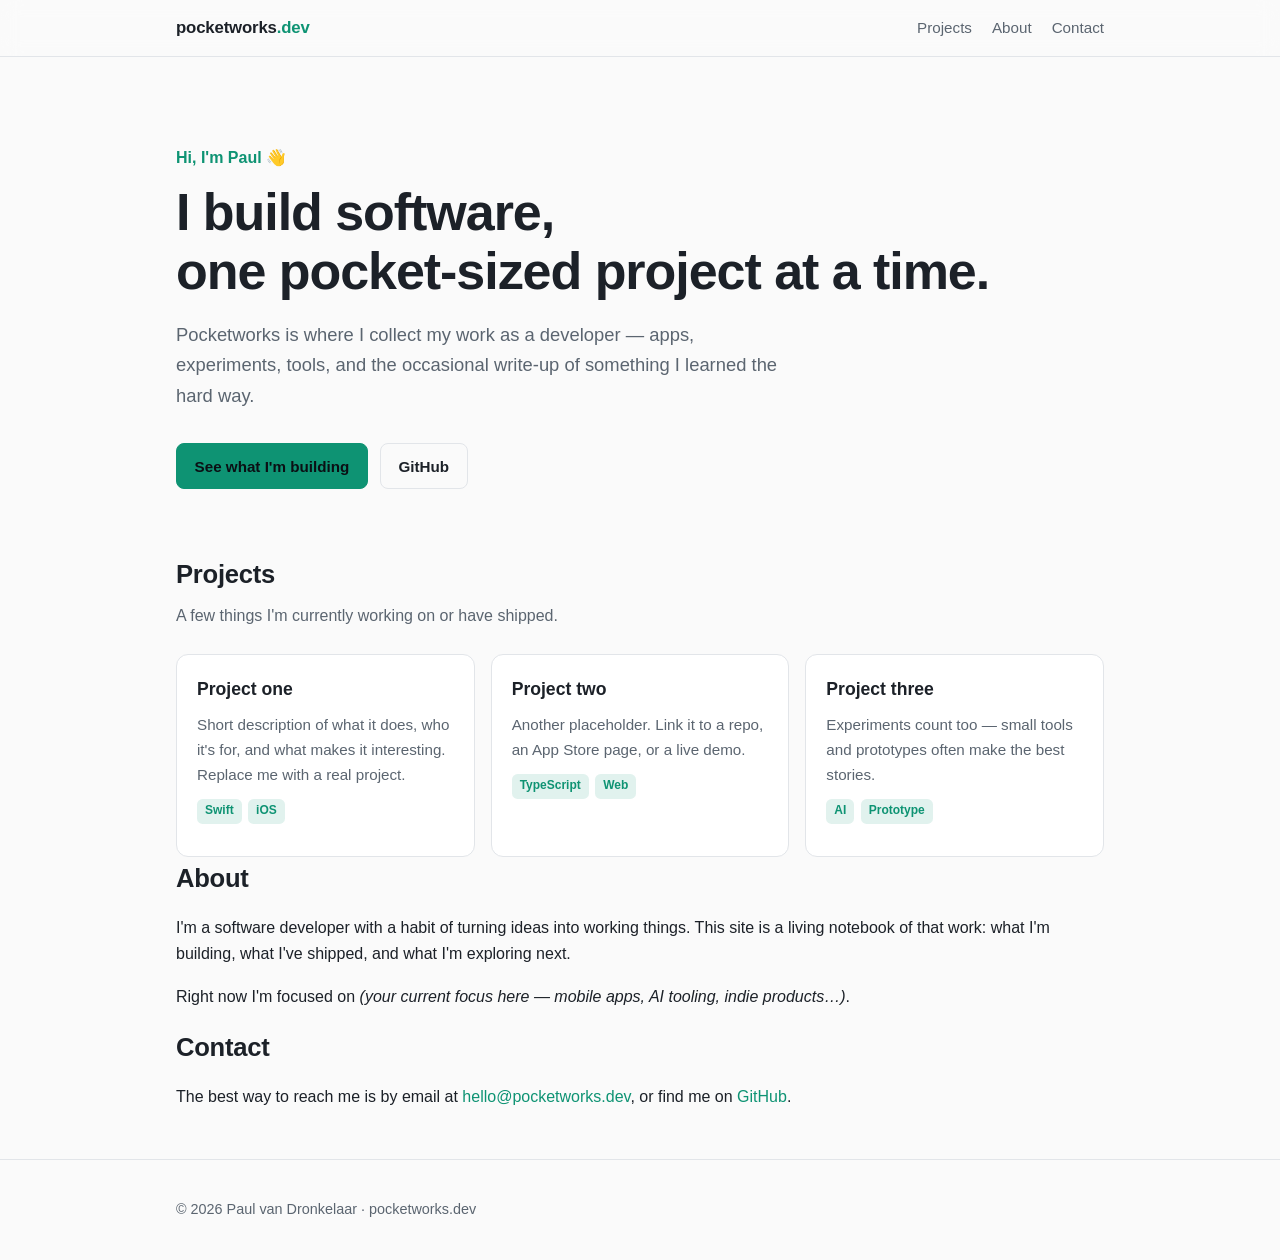
==== public/index.html @ 45978ae1 "Initial site: static HTML/CSS for pocketworks.dev Zero-build static site served from public/, with w" ====
<!doctype html>
<html lang="en">
<head>
  <meta charset="utf-8">
  <meta name="viewport" content="width=device-width, initial-scale=1">
  <title>Pocketworks — Paul van Dronkelaar</title>
  <meta name="description" content="Pocketworks is the home of Paul van Dronkelaar — software developer. Projects, experiments, and notes.">
  <link rel="icon" href="favicon.svg" type="image/svg+xml">
  <link rel="stylesheet" href="styles.css">
  <meta property="og:title" content="Pocketworks">
  <meta property="og:description" content="Projects, experiments, and notes from Paul van Dronkelaar.">
  <meta property="og:url" content="https://pocketworks.dev">
  <meta property="og:type" content="website">
</head>
<body>
  <header class="site-header">
    <nav class="wrap">
      <a class="brand" href="/">pocketworks<span class="accent">.dev</span></a>
      <div class="nav-links">
        <a href="#projects">Projects</a>
        <a href="#about">About</a>
        <a href="#contact">Contact</a>
      </div>
    </nav>
  </header>

  <main>
    <section class="hero wrap">
      <p class="kicker">Hi, I'm Paul 👋</p>
      <h1>I build software,<br>one pocket-sized project at a time.</h1>
      <p class="lede">
        Pocketworks is where I collect my work as a developer — apps,
        experiments, tools, and the occasional write-up of something
        I learned the hard way.
      </p>
      <div class="cta-row">
        <a class="btn primary" href="#projects">See what I'm building</a>
        <a class="btn" href="https://github.com/Kinato86">GitHub</a>
      </div>
    </section>

    <section id="projects" class="wrap">
      <h2>Projects</h2>
      <p class="section-intro">A few things I'm currently working on or have shipped.</p>
      <div class="cards">
        <article class="card">
          <h3>Project one</h3>
          <p>Short description of what it does, who it's for, and what makes it interesting. Replace me with a real project.</p>
          <p class="tags"><span>Swift</span><span>iOS</span></p>
        </article>
        <article class="card">
          <h3>Project two</h3>
          <p>Another placeholder. Link it to a repo, an App Store page, or a live demo.</p>
          <p class="tags"><span>TypeScript</span><span>Web</span></p>
        </article>
        <article class="card">
          <h3>Project three</h3>
          <p>Experiments count too — small tools and prototypes often make the best stories.</p>
          <p class="tags"><span>AI</span><span>Prototype</span></p>
        </article>
      </div>
    </section>

    <section id="about" class="wrap">
      <h2>About</h2>
      <p>
        I'm a software developer with a habit of turning ideas into working
        things. This site is a living notebook of that work: what I'm
        building, what I've shipped, and what I'm exploring next.
      </p>
      <p>
        Right now I'm focused on <em>(your current focus here — mobile apps,
        AI tooling, indie products…)</em>.
      </p>
    </section>

    <section id="contact" class="wrap">
      <h2>Contact</h2>
      <p>
        The best way to reach me is by email at
        <a href="mailto:hello@pocketworks.dev">hello@pocketworks.dev</a>,
        or find me on <a href="https://github.com/Kinato86">GitHub</a>.
      </p>
    </section>
  </main>

  <footer class="site-footer">
    <div class="wrap">
      <p>© <span id="year">2026</span> Paul van Dronkelaar · pocketworks.dev</p>
    </div>
  </footer>

  <script>
    document.getElementById('year').textContent = new Date().getFullYear();
  </script>
</body>
</html>
---- public/styles.css ----
:root {
  --bg: #0d1117;
  --surface: #161b22;
  --border: #2b3138;
  --text: #e6e8ea;
  --muted: #9aa4af;
  --accent: #4dd4ac;
  --accent-strong: #2bbf93;
  --max-width: 60rem;
}

@media (prefers-color-scheme: light) {
  :root {
    --bg: #fafafa;
    --surface: #ffffff;
    --border: #e2e5e9;
    --text: #1c2128;
    --muted: #5b6570;
    --accent: #0e9373;
    --accent-strong: #0b7a60;
  }
}

* { box-sizing: border-box; }

html { scroll-behavior: smooth; }

body {
  margin: 0;
  background: var(--bg);
  color: var(--text);
  font-family: -apple-system, BlinkMacSystemFont, "Segoe UI", Roboto,
    "Helvetica Neue", Arial, sans-serif;
  line-height: 1.65;
  -webkit-font-smoothing: antialiased;
}

.wrap {
  max-width: var(--max-width);
  margin: 0 auto;
  padding: 0 1rem;
}

a { color: var(--accent); text-decoration: none; }
a:hover { text-decoration: underline; }

/* Header */
.site-header {
  position: sticky;
  top: 0;
  backdrop-filter: blur(10px);
  background: color-mix(in srgb, var(--bg) 82%, transparent);
  border-bottom: 1px solid var(--border);
  z-index: 10;
}

.site-header nav {
  display: flex;
  align-items: center;
  justify-content: space-between;
  height: 3.5rem;
}

.brand {
  font-weight: 700;
  font-size: 1.05rem;
  color: var(--text);
  letter-spacing: -0.01em;
}
.brand:hover { text-decoration: none; }
.brand .accent { color: var(--accent); }

.nav-links { display: flex; gap: 1.25rem; }
.nav-links a { color: var(--muted); font-size: 0.95rem; }
.nav-links a:hover { color: var(--text); text-decoration: none; }

/* Hero */
.hero { padding: 5.5rem 1rem 4rem; }

.kicker {
  color: var(--accent);
  font-weight: 600;
  margin: 0 0 0.75rem;
}

h1 {
  font-size: clamp(2rem, 5.5vw, 3.25rem);
  line-height: 1.12;
  letter-spacing: -0.02em;
  margin: 0 0 1.25rem;
}

.lede {
  font-size: 1.15rem;
  color: var(--muted);
  max-width: 38rem;
  margin: 0 0 2rem;
}

.cta-row { display: flex; gap: 0.75rem; flex-wrap: wrap; }

.btn {
  display: inline-block;
  padding: 0.6rem 1.1rem;
  border: 1px solid var(--border);
  border-radius: 0.5rem;
  color: var(--text);
  font-weight: 600;
  font-size: 0.95rem;
  transition: border-color 0.15s ease, background 0.15s ease;
}
.btn:hover { text-decoration: none; border-color: var(--muted); }

.btn.primary {
  background: var(--accent);
  border-color: var(--accent);
  color: #0b0f14;
}
.btn.primary:hover { background: var(--accent-strong); border-color: var(--accent-strong); }

/* Sections */
main section { padding: 3rem 1rem; }

h2 {
  font-size: 1.6rem;
  letter-spacing: -0.01em;
  margin: 0 0 0.5rem;
}

.section-intro { color: var(--muted); margin-top: 0; }

/* Project cards */
.cards {
  display: grid;
  grid-template-columns: repeat(auto-fit, minmax(15rem, 1fr));
  gap: 1rem;
  margin-top: 1.5rem;
}

.card {
  background: var(--surface);
  border: 1px solid var(--border);
  border-radius: 0.75rem;
  padding: 1.25rem;
}

.card h3 { margin: 0 0 0.5rem; font-size: 1.1rem; }
.card p { margin: 0 0 0.75rem; color: var(--muted); font-size: 0.95rem; }

.tags { display: flex; gap: 0.4rem; flex-wrap: wrap; }
.tags span {
  font-size: 0.75rem;
  font-weight: 600;
  color: var(--accent);
  background: color-mix(in srgb, var(--accent) 12%, transparent);
  border-radius: 0.35rem;
  padding: 0.15rem 0.5rem;
}

/* Footer */
.site-footer {
  border-top: 1px solid var(--border);
  margin-top: 3rem;
  padding: 1.5rem 0;
  color: var(--muted);
  font-size: 0.9rem;
}
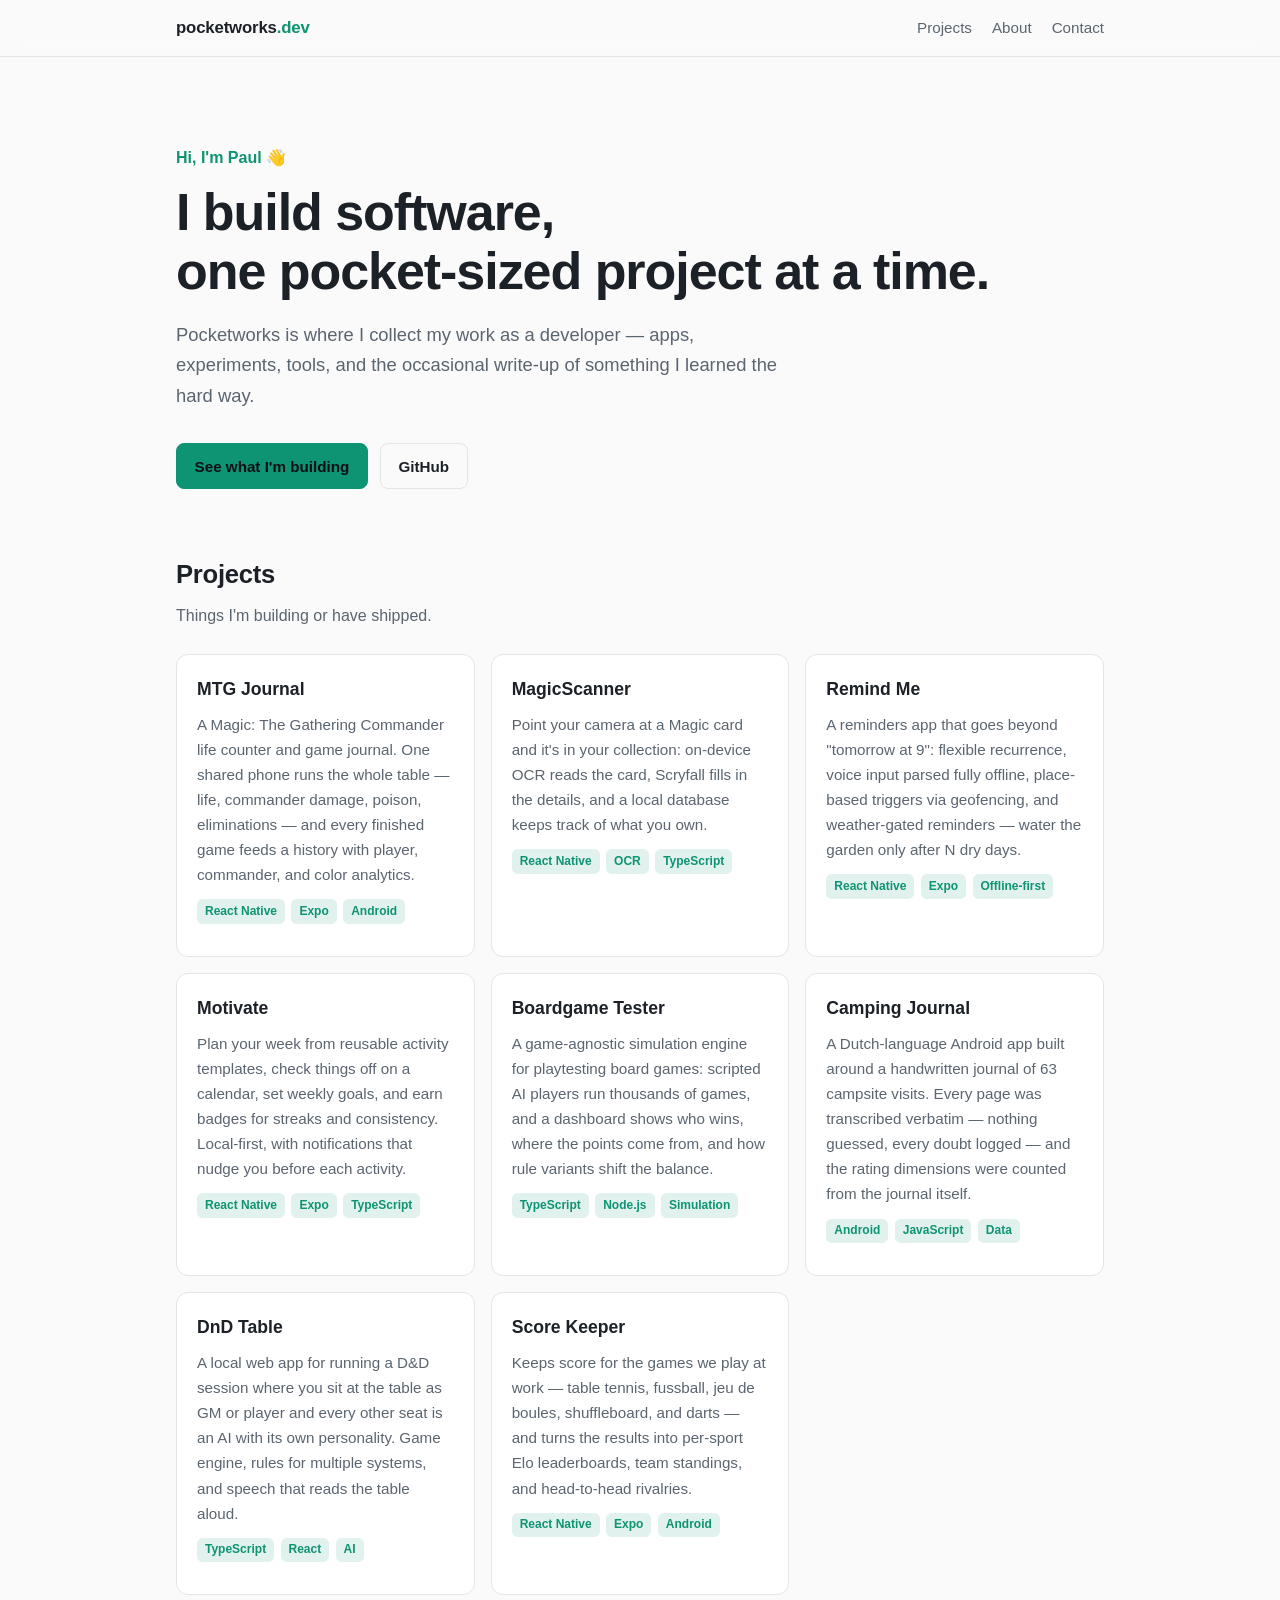
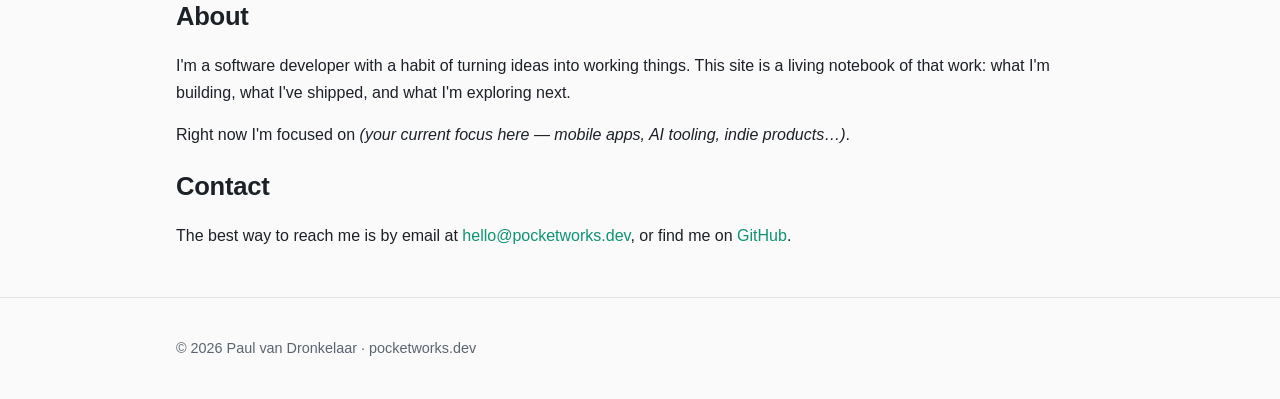
==== commit fabfb2e2: "Replace placeholder project cards with the eight real projects Descriptions drawn from each repo's R" ====
--- a/public/index.html
+++ b/public/index.html
@@ -41,22 +41,47 @@
 
     <section id="projects" class="wrap">
       <h2>Projects</h2>
-      <p class="section-intro">A few things I'm currently working on or have shipped.</p>
+      <p class="section-intro">Things I'm building or have shipped.</p>
       <div class="cards">
         <article class="card">
-          <h3>Project one</h3>
-          <p>Short description of what it does, who it's for, and what makes it interesting. Replace me with a real project.</p>
-          <p class="tags"><span>Swift</span><span>iOS</span></p>
+          <h3>MTG Journal</h3>
+          <p>A Magic: The Gathering Commander life counter and game journal. One shared phone runs the whole table — life, commander damage, poison, eliminations — and every finished game feeds a history with player, commander, and color analytics.</p>
+          <p class="tags"><span>React Native</span><span>Expo</span><span>Android</span></p>
         </article>
         <article class="card">
-          <h3>Project two</h3>
-          <p>Another placeholder. Link it to a repo, an App Store page, or a live demo.</p>
-          <p class="tags"><span>TypeScript</span><span>Web</span></p>
+          <h3>MagicScanner</h3>
+          <p>Point your camera at a Magic card and it's in your collection: on-device OCR reads the card, Scryfall fills in the details, and a local database keeps track of what you own.</p>
+          <p class="tags"><span>React Native</span><span>OCR</span><span>TypeScript</span></p>
         </article>
         <article class="card">
-          <h3>Project three</h3>
-          <p>Experiments count too — small tools and prototypes often make the best stories.</p>
-          <p class="tags"><span>AI</span><span>Prototype</span></p>
+          <h3>Remind Me</h3>
+          <p>A reminders app that goes beyond "tomorrow at 9": flexible recurrence, voice input parsed fully offline, place-based triggers via geofencing, and weather-gated reminders — water the garden only after N dry days.</p>
+          <p class="tags"><span>React Native</span><span>Expo</span><span>Offline-first</span></p>
+        </article>
+        <article class="card">
+          <h3>Motivate</h3>
+          <p>Plan your week from reusable activity templates, check things off on a calendar, set weekly goals, and earn badges for streaks and consistency. Local-first, with notifications that nudge you before each activity.</p>
+          <p class="tags"><span>React Native</span><span>Expo</span><span>TypeScript</span></p>
+        </article>
+        <article class="card">
+          <h3>Boardgame Tester</h3>
+          <p>A game-agnostic simulation engine for playtesting board games: scripted AI players run thousands of games, and a dashboard shows who wins, where the points come from, and how rule variants shift the balance.</p>
+          <p class="tags"><span>TypeScript</span><span>Node.js</span><span>Simulation</span></p>
+        </article>
+        <article class="card">
+          <h3>Camping Journal</h3>
+          <p>A Dutch-language Android app built around a handwritten journal of 63 campsite visits. Every page was transcribed verbatim — nothing guessed, every doubt logged — and the rating dimensions were counted from the journal itself.</p>
+          <p class="tags"><span>Android</span><span>JavaScript</span><span>Data</span></p>
+        </article>
+        <article class="card">
+          <h3>DnD Table</h3>
+          <p>A local web app for running a D&amp;D session where you sit at the table as GM or player and every other seat is an AI with its own personality. Game engine, rules for multiple systems, and speech that reads the table aloud.</p>
+          <p class="tags"><span>TypeScript</span><span>React</span><span>AI</span></p>
+        </article>
+        <article class="card">
+          <h3>Score Keeper</h3>
+          <p>Keeps score for the games we play at work — table tennis, fussball, jeu de boules, shuffleboard, and darts — and turns the results into per-sport Elo leaderboards, team standings, and head-to-head rivalries.</p>
+          <p class="tags"><span>React Native</span><span>Expo</span><span>Android</span></p>
         </article>
       </div>
     </section>
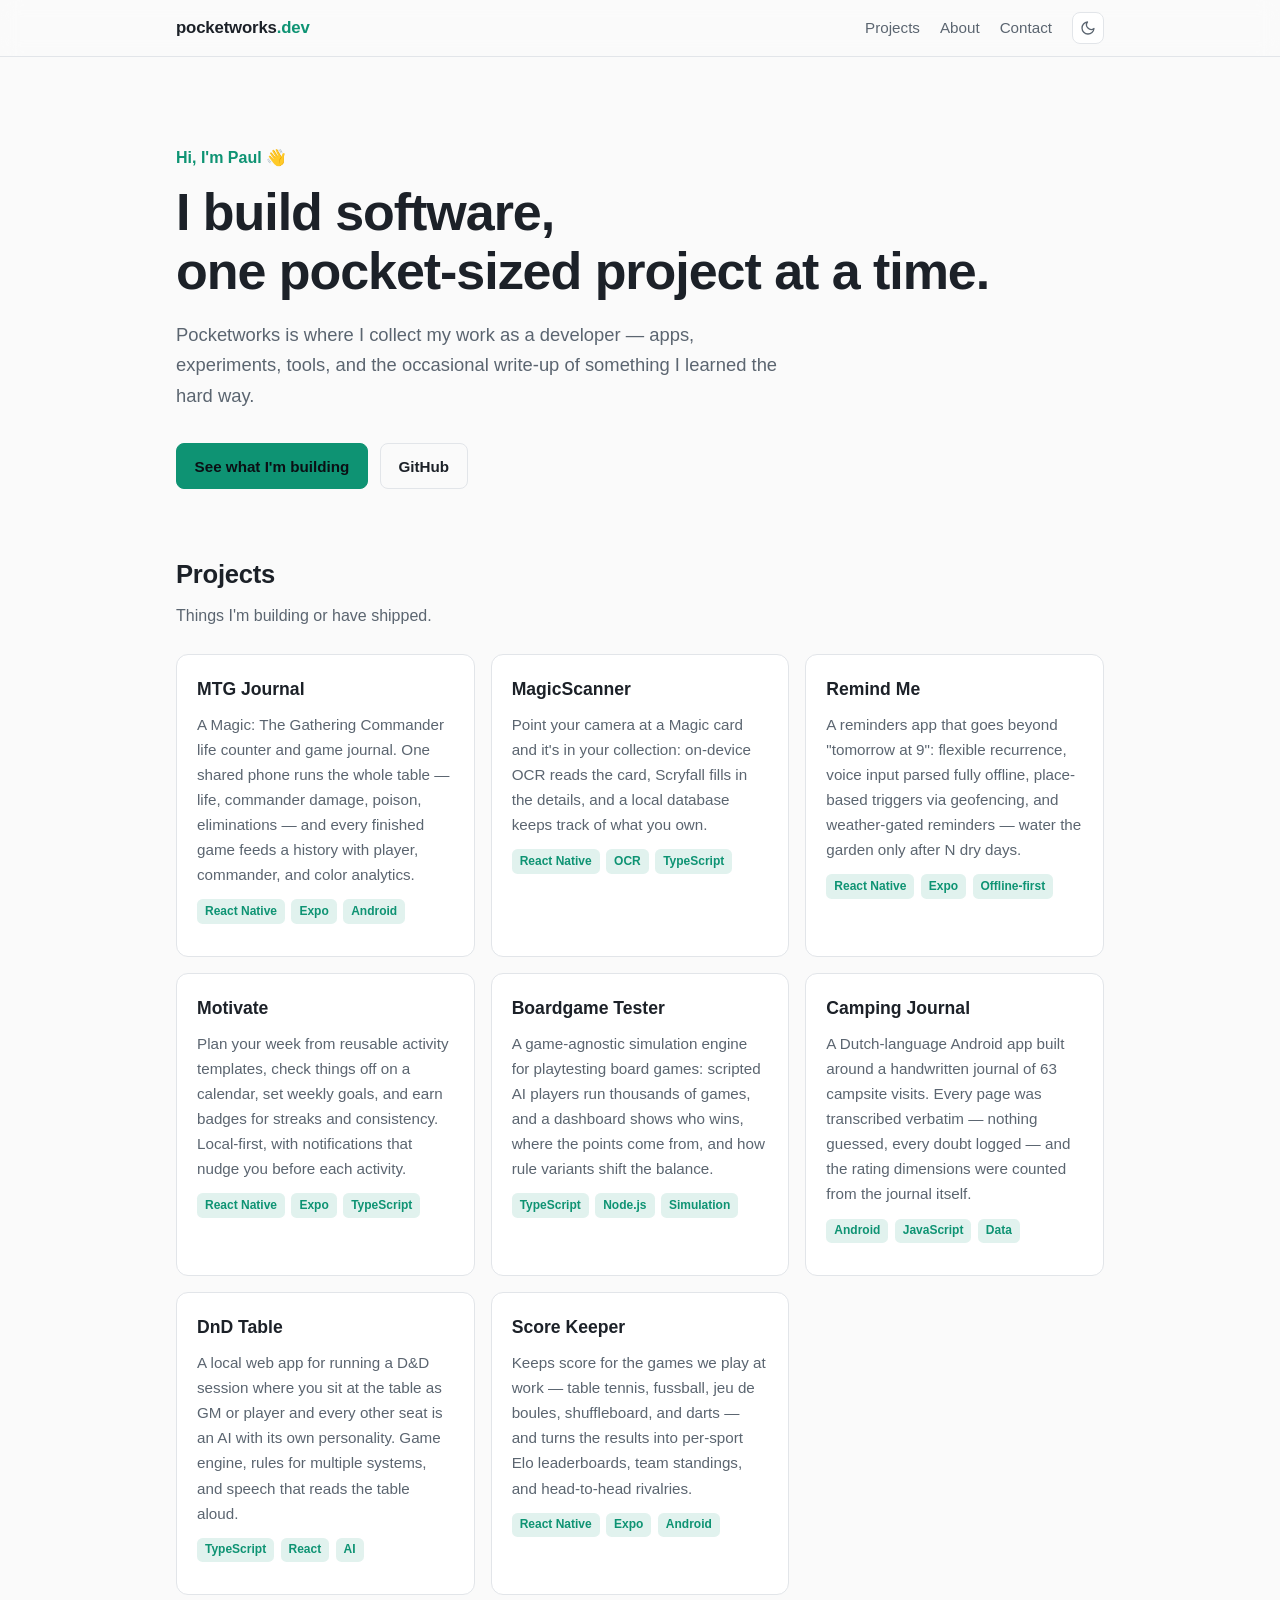
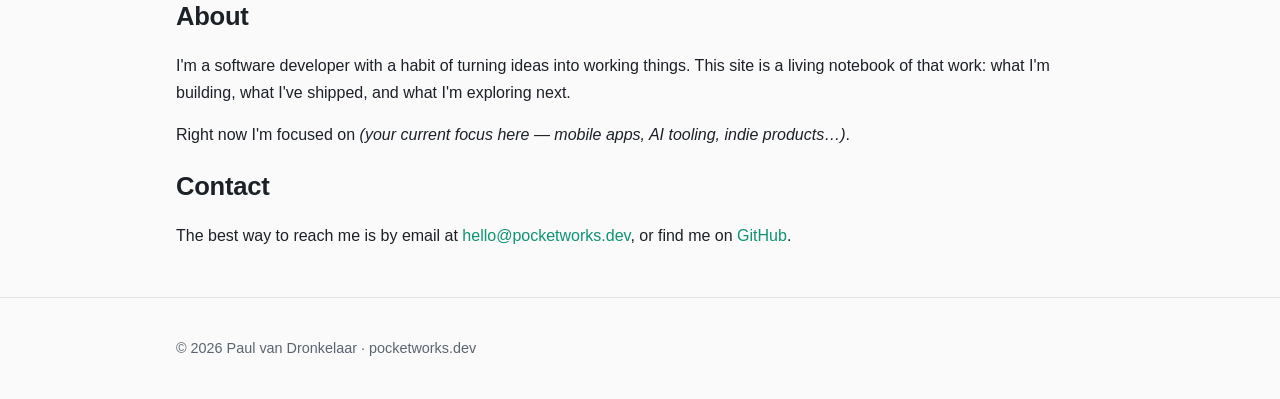
==== commit 8ed08e45: "Add a light/dark theme toggle to the header The site previously followed the OS color scheme only. A" ====
--- a/public/index.html
+++ b/public/index.html
@@ -7,6 +7,13 @@
   <meta name="description" content="Pocketworks is the home of Paul van Dronkelaar — software developer. Projects, experiments, and notes.">
   <link rel="icon" href="favicon.svg" type="image/svg+xml">
   <link rel="stylesheet" href="styles.css">
+  <script>
+    // Apply a saved theme before first paint to avoid a flash of the wrong scheme.
+    try {
+      var t = localStorage.getItem('theme');
+      if (t === 'light' || t === 'dark') document.documentElement.setAttribute('data-theme', t);
+    } catch (e) {}
+  </script>
   <meta property="og:title" content="Pocketworks">
   <meta property="og:description" content="Projects, experiments, and notes from Paul van Dronkelaar.">
   <meta property="og:url" content="https://pocketworks.dev">
@@ -16,10 +23,16 @@
   <header class="site-header">
     <nav class="wrap">
       <a class="brand" href="/">pocketworks<span class="accent">.dev</span></a>
-      <div class="nav-links">
-        <a href="#projects">Projects</a>
-        <a href="#about">About</a>
-        <a href="#contact">Contact</a>
+      <div class="nav-right">
+        <div class="nav-links">
+          <a href="#projects">Projects</a>
+          <a href="#about">About</a>
+          <a href="#contact">Contact</a>
+        </div>
+        <button class="theme-toggle" type="button" aria-label="Switch to light theme" title="Toggle theme">
+          <svg class="icon-sun" viewBox="0 0 24 24" fill="none" stroke="currentColor" stroke-width="2" stroke-linecap="round" stroke-linejoin="round" aria-hidden="true"><circle cx="12" cy="12" r="4"/><path d="M12 2v2M12 20v2M4.93 4.93l1.41 1.41M17.66 17.66l1.41 1.41M2 12h2M20 12h2M4.93 19.07l1.41-1.41M17.66 6.34l1.41-1.41"/></svg>
+          <svg class="icon-moon" viewBox="0 0 24 24" fill="none" stroke="currentColor" stroke-width="2" stroke-linecap="round" stroke-linejoin="round" aria-hidden="true"><path d="M21 12.79A9 9 0 1 1 11.21 3a7 7 0 0 0 9.79 9.79z"/></svg>
+        </button>
       </div>
     </nav>
   </header>
@@ -117,6 +130,33 @@
 
   <script>
     document.getElementById('year').textContent = new Date().getFullYear();
+
+    (function () {
+      var root = document.documentElement;
+      var btn = document.querySelector('.theme-toggle');
+      var mq = window.matchMedia('(prefers-color-scheme: light)');
+
+      function current() {
+        var t = root.getAttribute('data-theme');
+        if (t === 'light' || t === 'dark') return t;
+        return mq.matches ? 'light' : 'dark';
+      }
+
+      function updateLabel() {
+        var next = current() === 'dark' ? 'light' : 'dark';
+        btn.setAttribute('aria-label', 'Switch to ' + next + ' theme');
+      }
+
+      btn.addEventListener('click', function () {
+        var next = current() === 'dark' ? 'light' : 'dark';
+        root.setAttribute('data-theme', next);
+        try { localStorage.setItem('theme', next); } catch (e) {}
+        updateLabel();
+      });
+
+      mq.addEventListener('change', updateLabel);
+      updateLabel();
+    })();
   </script>
 </body>
 </html>
--- a/public/styles.css
+++ b/public/styles.css
@@ -7,10 +7,13 @@
   --accent: #4dd4ac;
   --accent-strong: #2bbf93;
   --max-width: 60rem;
-}
-
+  color-scheme: dark;
+}
+
+/* Light palette: applies when the OS prefers light (and no manual
+   override is set), or when the visitor picks light with the toggle. */
 @media (prefers-color-scheme: light) {
-  :root {
+  :root:not([data-theme="dark"]) {
     --bg: #fafafa;
     --surface: #ffffff;
     --border: #e2e5e9;
@@ -18,7 +21,19 @@
     --muted: #5b6570;
     --accent: #0e9373;
     --accent-strong: #0b7a60;
+    color-scheme: light;
   }
+}
+
+:root[data-theme="light"] {
+  --bg: #fafafa;
+  --surface: #ffffff;
+  --border: #e2e5e9;
+  --text: #1c2128;
+  --muted: #5b6570;
+  --accent: #0e9373;
+  --accent-strong: #0b7a60;
+  color-scheme: light;
 }
 
 * { box-sizing: border-box; }
@@ -73,6 +88,34 @@
 .nav-links { display: flex; gap: 1.25rem; }
 .nav-links a { color: var(--muted); font-size: 0.95rem; }
 .nav-links a:hover { color: var(--text); text-decoration: none; }
+
+.nav-right { display: flex; align-items: center; gap: 1.25rem; }
+
+.theme-toggle {
+  display: inline-flex;
+  align-items: center;
+  justify-content: center;
+  width: 2rem;
+  height: 2rem;
+  padding: 0;
+  border: 1px solid var(--border);
+  border-radius: 0.5rem;
+  background: var(--surface);
+  color: var(--muted);
+  cursor: pointer;
+  font: inherit;
+}
+.theme-toggle:hover { color: var(--text); border-color: var(--muted); }
+.theme-toggle:focus-visible { outline: 2px solid var(--accent); outline-offset: 2px; }
+.theme-toggle svg { width: 1rem; height: 1rem; }
+.theme-toggle .icon-sun { display: none; }
+.theme-toggle .icon-moon { display: block; }
+:root[data-theme="dark"] .theme-toggle .icon-sun { display: block; }
+:root[data-theme="dark"] .theme-toggle .icon-moon { display: none; }
+@media (prefers-color-scheme: dark) {
+  :root:not([data-theme="light"]) .theme-toggle .icon-sun { display: block; }
+  :root:not([data-theme="light"]) .theme-toggle .icon-moon { display: none; }
+}
 
 /* Hero */
 .hero { padding: 5.5rem 1rem 4rem; }
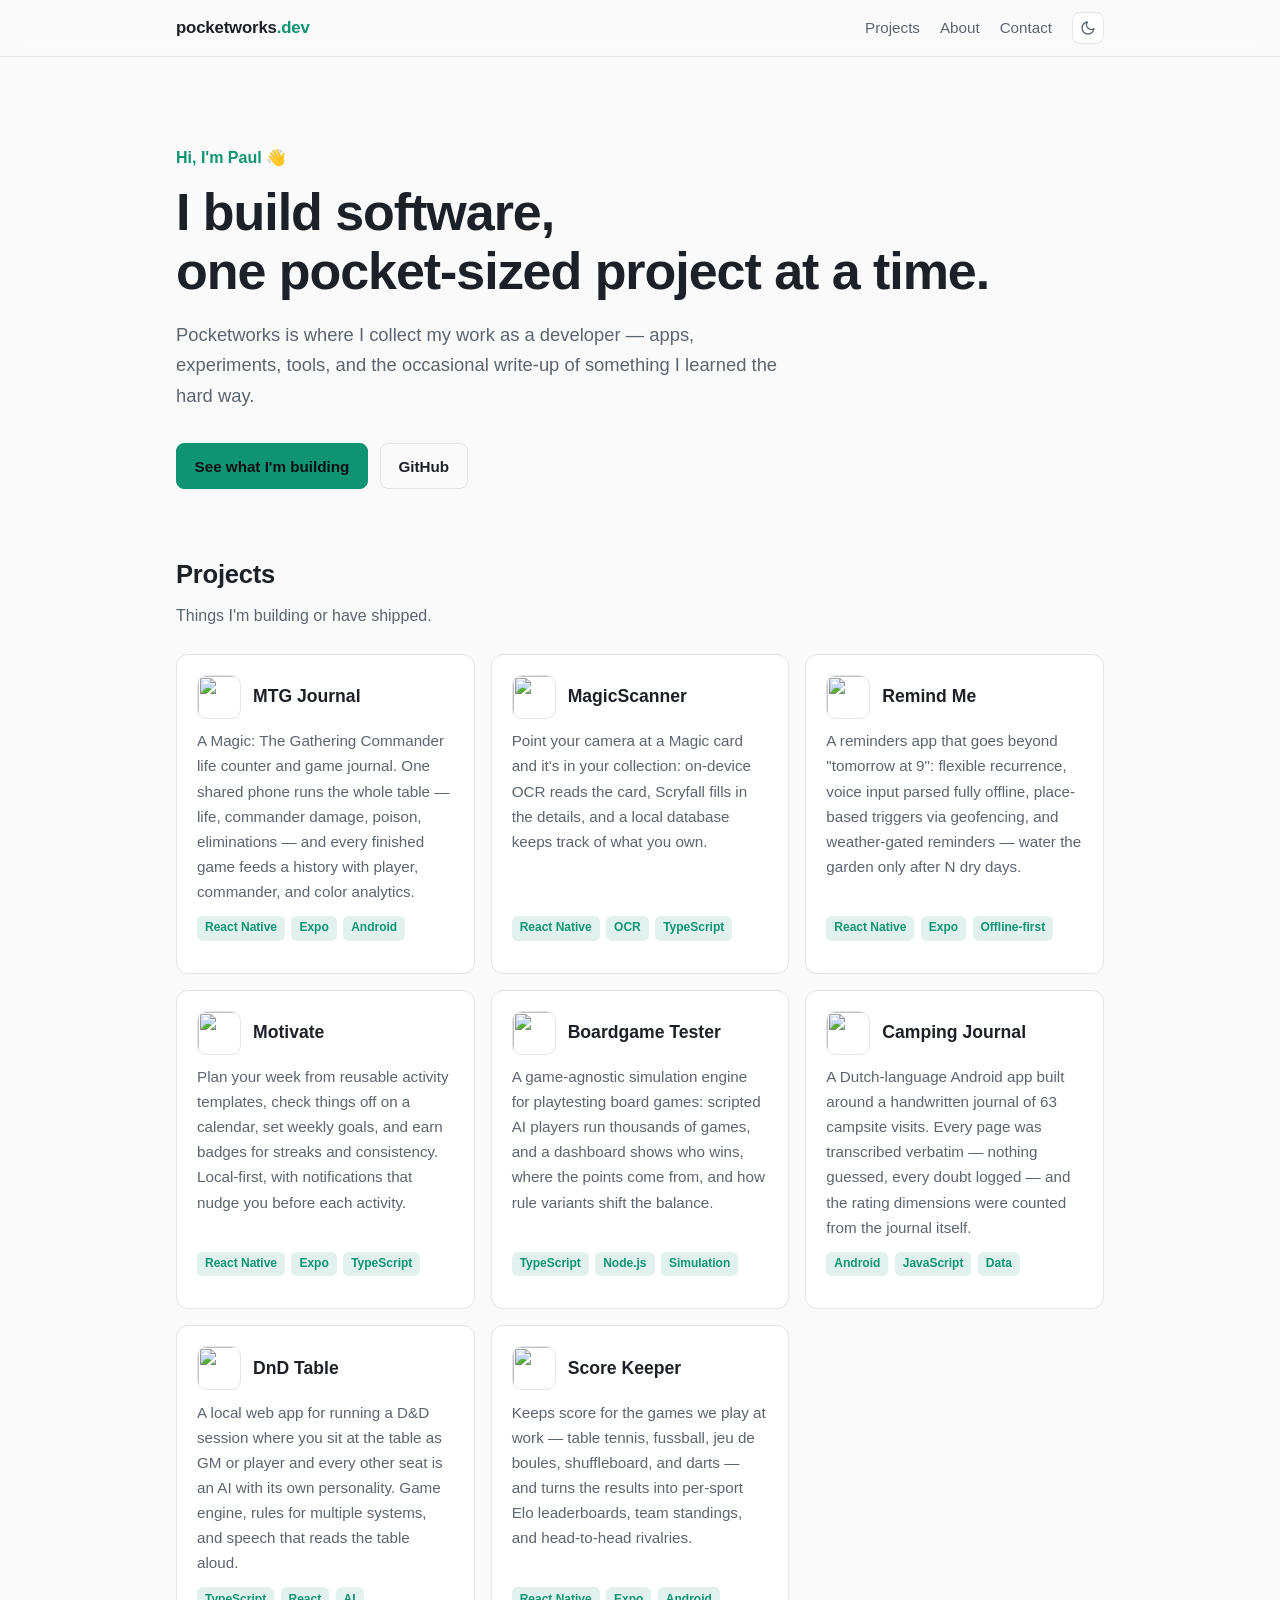
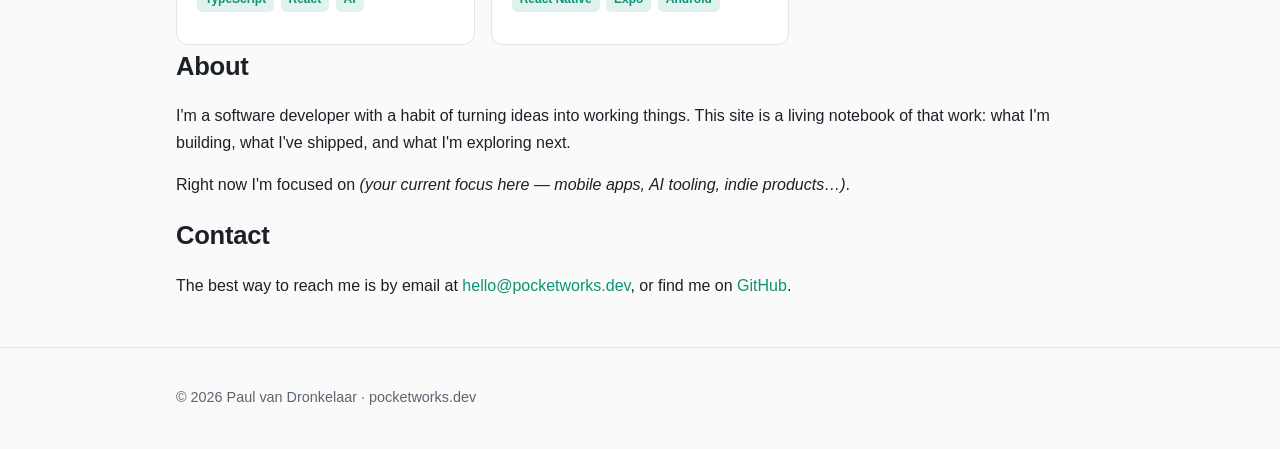
==== commit fb025f2b: "Link project cards to a page per project Each card on the home page is now a link to /<slug>, with t" ====
--- a/public/index.html
+++ b/public/index.html
@@ -56,46 +56,70 @@
       <h2>Projects</h2>
       <p class="section-intro">Things I'm building or have shipped.</p>
       <div class="cards">
-        <article class="card">
-          <h3>MTG Journal</h3>
+        <a class="card" href="/mtg-journal">
+          <div class="card-head">
+            <img class="card-icon" src="/projects/mtg-journal.png" alt="" width="44" height="44" loading="lazy">
+            <h3>MTG Journal</h3>
+          </div>
           <p>A Magic: The Gathering Commander life counter and game journal. One shared phone runs the whole table — life, commander damage, poison, eliminations — and every finished game feeds a history with player, commander, and color analytics.</p>
           <p class="tags"><span>React Native</span><span>Expo</span><span>Android</span></p>
-        </article>
-        <article class="card">
-          <h3>MagicScanner</h3>
+        </a>
+        <a class="card" href="/magicscanner">
+          <div class="card-head">
+            <img class="card-icon" src="/projects/magicscanner.png" alt="" width="44" height="44" loading="lazy">
+            <h3>MagicScanner</h3>
+          </div>
           <p>Point your camera at a Magic card and it's in your collection: on-device OCR reads the card, Scryfall fills in the details, and a local database keeps track of what you own.</p>
           <p class="tags"><span>React Native</span><span>OCR</span><span>TypeScript</span></p>
-        </article>
-        <article class="card">
-          <h3>Remind Me</h3>
+        </a>
+        <a class="card" href="/remind-me">
+          <div class="card-head">
+            <img class="card-icon" src="/projects/remind-me.png" alt="" width="44" height="44" loading="lazy">
+            <h3>Remind Me</h3>
+          </div>
           <p>A reminders app that goes beyond "tomorrow at 9": flexible recurrence, voice input parsed fully offline, place-based triggers via geofencing, and weather-gated reminders — water the garden only after N dry days.</p>
           <p class="tags"><span>React Native</span><span>Expo</span><span>Offline-first</span></p>
-        </article>
-        <article class="card">
-          <h3>Motivate</h3>
+        </a>
+        <a class="card" href="/motivate">
+          <div class="card-head">
+            <img class="card-icon" src="/projects/motivate.png" alt="" width="44" height="44" loading="lazy">
+            <h3>Motivate</h3>
+          </div>
           <p>Plan your week from reusable activity templates, check things off on a calendar, set weekly goals, and earn badges for streaks and consistency. Local-first, with notifications that nudge you before each activity.</p>
           <p class="tags"><span>React Native</span><span>Expo</span><span>TypeScript</span></p>
-        </article>
-        <article class="card">
-          <h3>Boardgame Tester</h3>
+        </a>
+        <a class="card" href="/boardgame-tester">
+          <div class="card-head">
+            <img class="card-icon" src="/projects/boardgame-tester.svg" alt="" width="44" height="44" loading="lazy">
+            <h3>Boardgame Tester</h3>
+          </div>
           <p>A game-agnostic simulation engine for playtesting board games: scripted AI players run thousands of games, and a dashboard shows who wins, where the points come from, and how rule variants shift the balance.</p>
           <p class="tags"><span>TypeScript</span><span>Node.js</span><span>Simulation</span></p>
-        </article>
-        <article class="card">
-          <h3>Camping Journal</h3>
+        </a>
+        <a class="card" href="/camping-journal">
+          <div class="card-head">
+            <img class="card-icon" src="/projects/camping-journal.svg" alt="" width="44" height="44" loading="lazy">
+            <h3>Camping Journal</h3>
+          </div>
           <p>A Dutch-language Android app built around a handwritten journal of 63 campsite visits. Every page was transcribed verbatim — nothing guessed, every doubt logged — and the rating dimensions were counted from the journal itself.</p>
           <p class="tags"><span>Android</span><span>JavaScript</span><span>Data</span></p>
-        </article>
-        <article class="card">
-          <h3>DnD Table</h3>
+        </a>
+        <a class="card" href="/dnd-table">
+          <div class="card-head">
+            <img class="card-icon" src="/projects/dnd-table.svg" alt="" width="44" height="44" loading="lazy">
+            <h3>DnD Table</h3>
+          </div>
           <p>A local web app for running a D&amp;D session where you sit at the table as GM or player and every other seat is an AI with its own personality. Game engine, rules for multiple systems, and speech that reads the table aloud.</p>
           <p class="tags"><span>TypeScript</span><span>React</span><span>AI</span></p>
-        </article>
-        <article class="card">
-          <h3>Score Keeper</h3>
+        </a>
+        <a class="card" href="/score-keeper">
+          <div class="card-head">
+            <img class="card-icon" src="/projects/score-keeper.png" alt="" width="44" height="44" loading="lazy">
+            <h3>Score Keeper</h3>
+          </div>
           <p>Keeps score for the games we play at work — table tennis, fussball, jeu de boules, shuffleboard, and darts — and turns the results into per-sport Elo leaderboards, team standings, and head-to-head rivalries.</p>
           <p class="tags"><span>React Native</span><span>Expo</span><span>Android</span></p>
-        </article>
+        </a>
       </div>
     </section>
 
--- a/public/styles.css
+++ b/public/styles.css
@@ -90,6 +90,12 @@
 .nav-links a:hover { color: var(--text); text-decoration: none; }
 
 .nav-right { display: flex; align-items: center; gap: 1.25rem; }
+.brand { white-space: nowrap; }
+@media (max-width: 30rem) {
+  /* Not enough room for brand, anchors and toggle: the home page is one scroll
+     and project pages have a back link, so drop the anchors on phones. */
+  .nav-links { display: none; }
+}
 
 .theme-toggle {
   display: inline-flex;
@@ -208,3 +214,104 @@
   color: var(--muted);
   font-size: 0.9rem;
 }
+
+/* Clickable cards */
+a.card {
+  display: flex;
+  flex-direction: column;
+  color: var(--text);
+  transition: border-color 0.15s ease, transform 0.15s ease, box-shadow 0.15s ease;
+}
+a.card:hover, a.card:focus-visible {
+  text-decoration: none;
+  border-color: var(--accent);
+  transform: translateY(-2px);
+  box-shadow: 0 8px 24px color-mix(in srgb, var(--bg) 60%, transparent);
+}
+a.card:focus-visible { outline: 2px solid var(--accent); outline-offset: 2px; }
+a.card .tags { margin-top: auto; }
+
+.card-head {
+  display: flex;
+  align-items: center;
+  gap: 0.75rem;
+  margin-bottom: 0.6rem;
+}
+.card-head h3 { margin: 0; }
+.card-icon {
+  width: 2.75rem;
+  height: 2.75rem;
+  border-radius: 0.6rem;
+  flex: none;
+  object-fit: cover;
+  border: 1px solid var(--border);
+}
+
+/* Project pages */
+.project-hero { padding-top: 3.5rem; }
+
+.back-link {
+  display: inline-block;
+  color: var(--muted);
+  font-size: 0.9rem;
+  margin-bottom: 2rem;
+}
+.back-link:hover { color: var(--text); }
+
+.project-head {
+  display: flex;
+  align-items: center;
+  gap: 1.25rem;
+  margin-bottom: 1.25rem;
+}
+.project-head h1 { margin: 0; }
+.project-head .kicker { margin-bottom: 0.25rem; }
+.project-icon {
+  width: 6rem;
+  height: 6rem;
+  border-radius: 1.25rem;
+  flex: none;
+  object-fit: cover;
+  border: 1px solid var(--border);
+  box-shadow: 0 10px 30px color-mix(in srgb, var(--bg) 70%, transparent);
+}
+.project-hero .lede { margin-bottom: 1.25rem; }
+.project-hero .tags span { font-size: 0.85rem; }
+
+.feature-list {
+  list-style: none;
+  padding: 0;
+  margin: 1.25rem 0 0;
+  display: grid;
+  gap: 0.75rem;
+}
+.feature-list li {
+  background: var(--surface);
+  border: 1px solid var(--border);
+  border-radius: 0.75rem;
+  padding: 1rem 1.25rem;
+  color: var(--muted);
+}
+.feature-list li strong { color: var(--text); display: block; margin-bottom: 0.2rem; }
+
+.project-nav {
+  display: flex;
+  justify-content: space-between;
+  gap: 1rem;
+  flex-wrap: wrap;
+}
+.project-nav a {
+  flex: 1 1 14rem;
+  background: var(--surface);
+  border: 1px solid var(--border);
+  border-radius: 0.75rem;
+  padding: 1rem 1.25rem;
+  color: var(--text);
+}
+.project-nav a:hover { text-decoration: none; border-color: var(--accent); }
+.project-nav a.next { text-align: right; }
+.project-nav small { display: block; color: var(--muted); font-size: 0.8rem; margin-bottom: 0.2rem; }
+
+@media (max-width: 30rem) {
+  .project-head { flex-direction: column; align-items: flex-start; }
+}
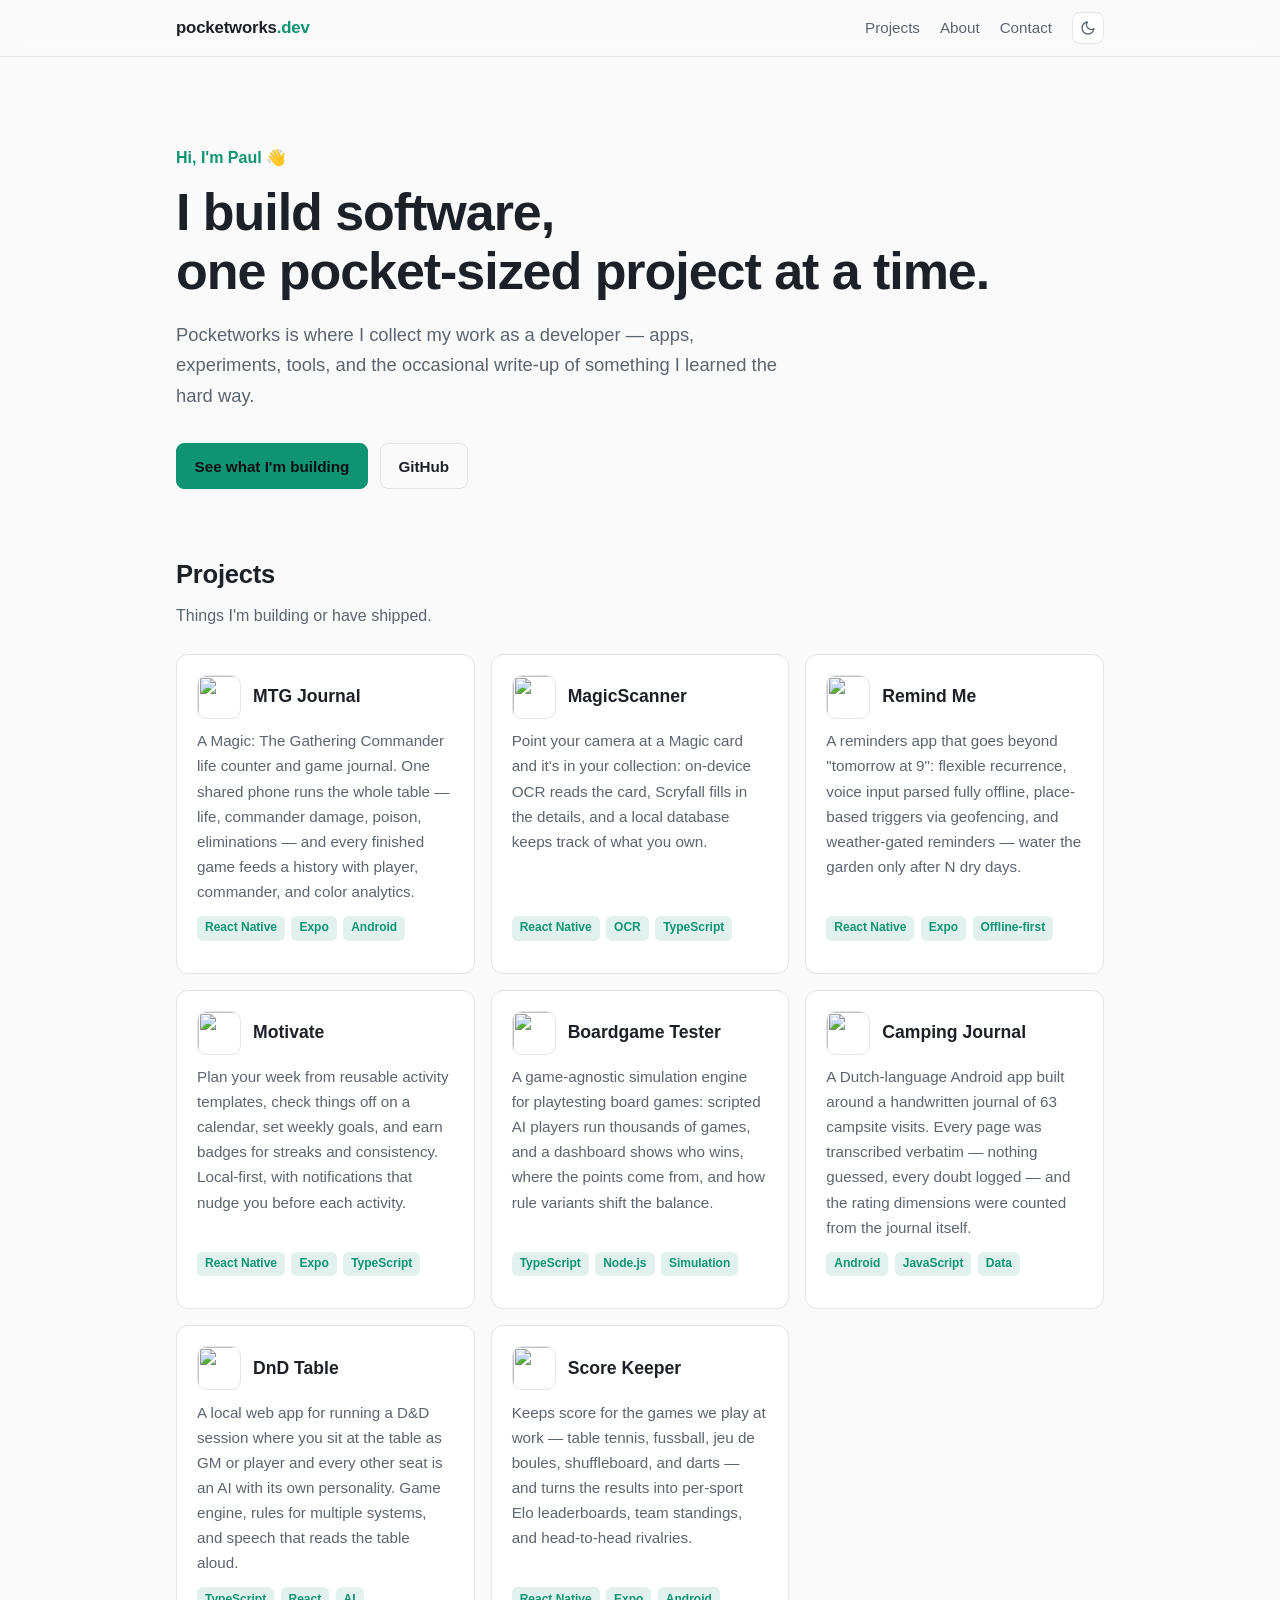
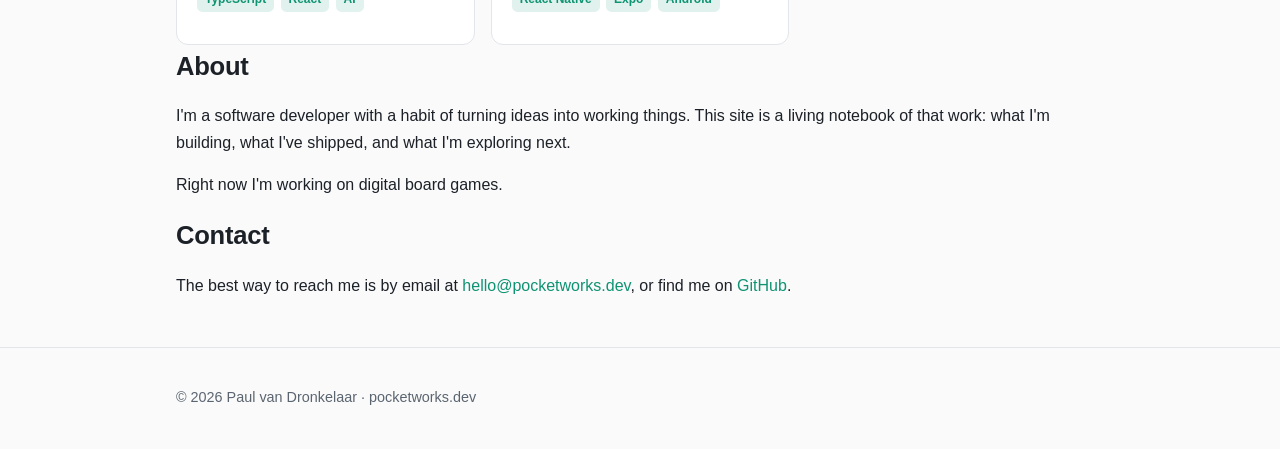
==== commit ac227cbd: "Drop the under-the-hood sections and set the current focus Project pages now end with the feature li" ====
--- a/public/index.html
+++ b/public/index.html
@@ -131,8 +131,7 @@
         building, what I've shipped, and what I'm exploring next.
       </p>
       <p>
-        Right now I'm focused on <em>(your current focus here — mobile apps,
-        AI tooling, indie products…)</em>.
+        Right now I'm working on digital board games.
       </p>
     </section>
 
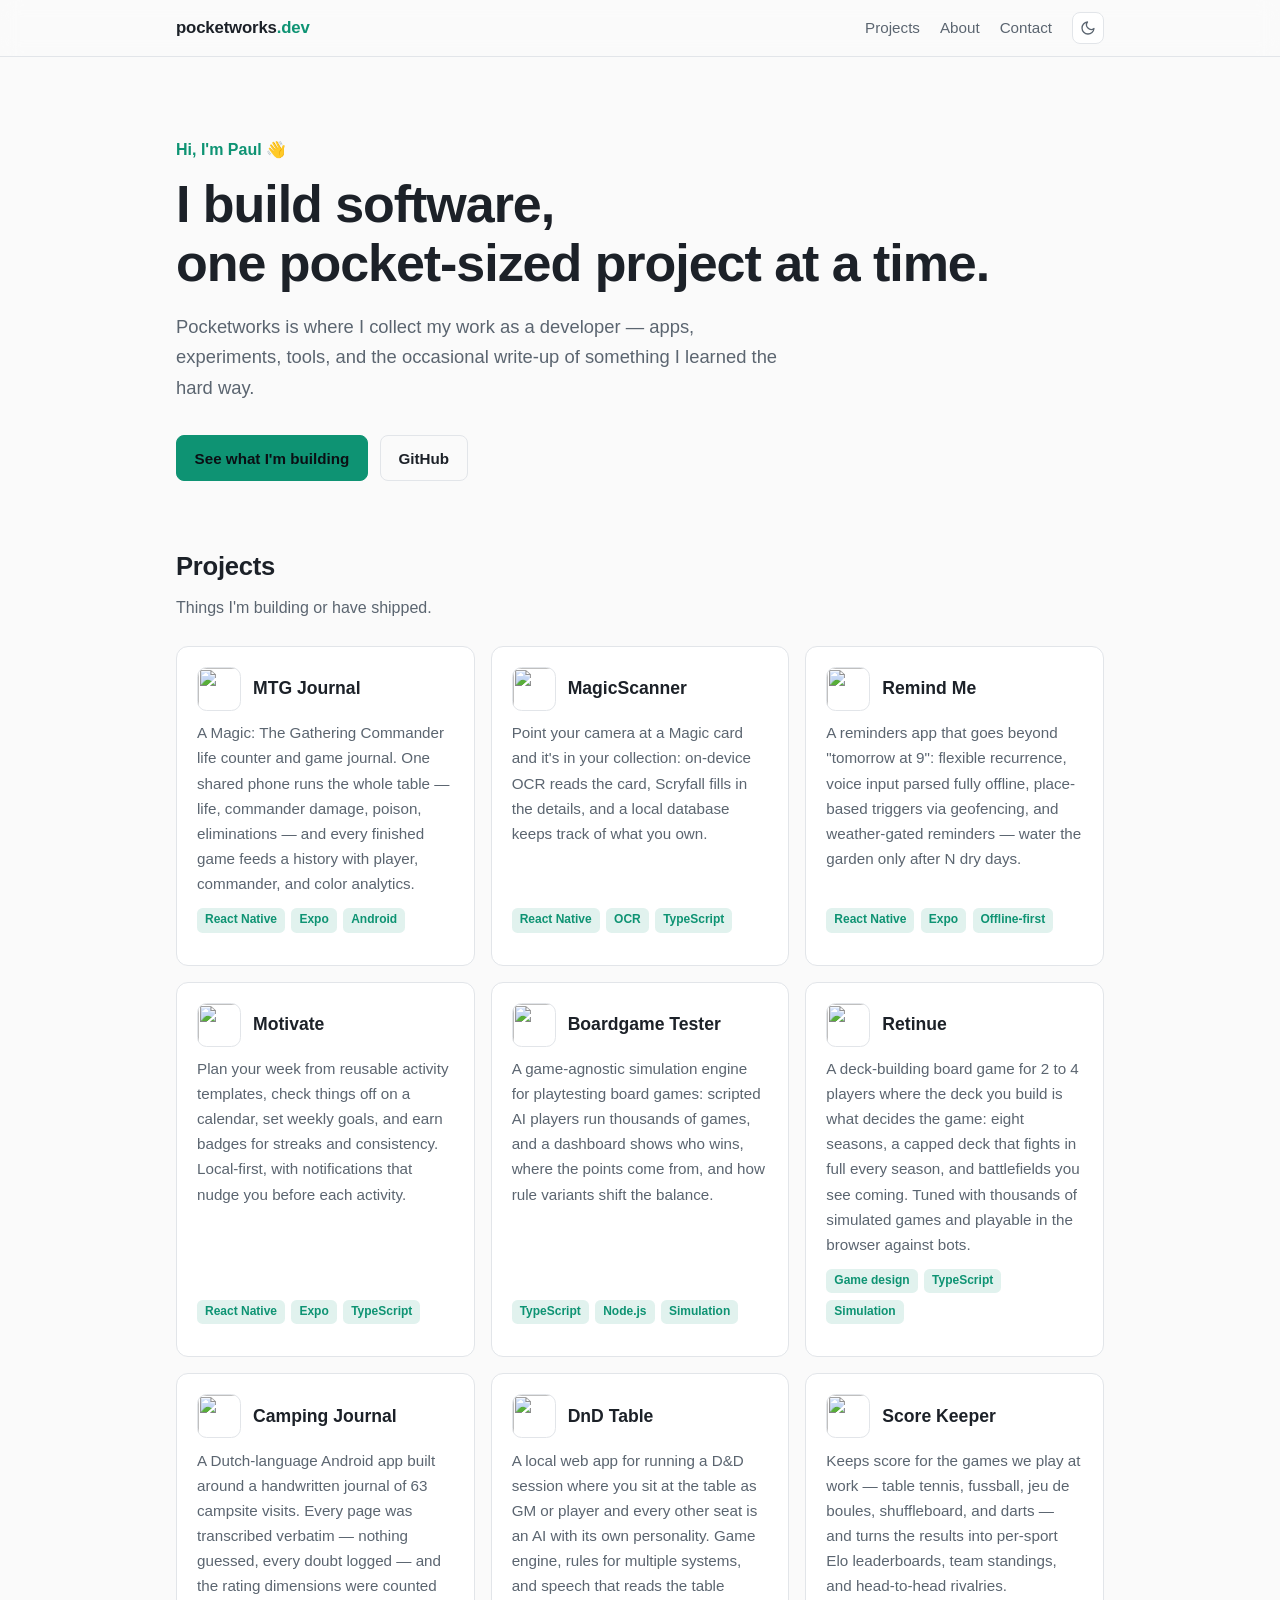
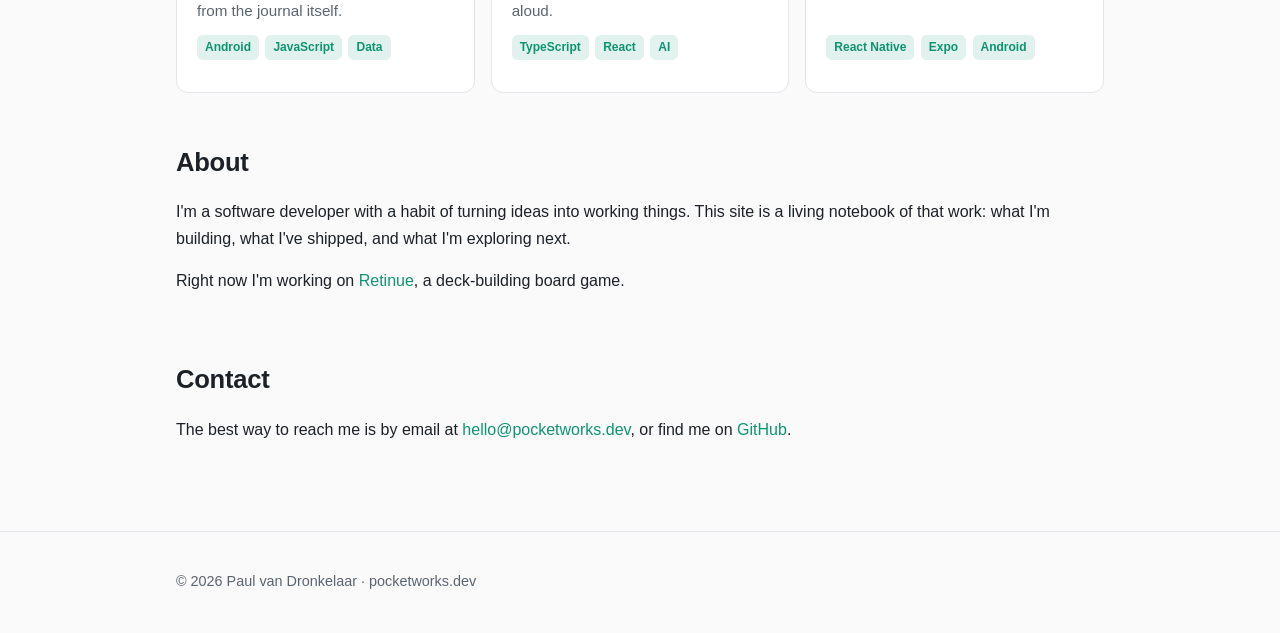
==== commit ce82c3c6: "Add Retinue, the deck-building board game A project entry, home page card and icon for Retinue, plus" ====
--- a/public/index.html
+++ b/public/index.html
@@ -96,6 +96,14 @@
           <p>A game-agnostic simulation engine for playtesting board games: scripted AI players run thousands of games, and a dashboard shows who wins, where the points come from, and how rule variants shift the balance.</p>
           <p class="tags"><span>TypeScript</span><span>Node.js</span><span>Simulation</span></p>
         </a>
+        <a class="card" href="/retinue">
+          <div class="card-head">
+            <img class="card-icon" src="/projects/retinue.svg" alt="" width="44" height="44" loading="lazy">
+            <h3>Retinue</h3>
+          </div>
+          <p>A deck-building board game for 2 to 4 players where the deck you build is what decides the game: eight seasons, a capped deck that fights in full every season, and battlefields you see coming. Tuned with thousands of simulated games and playable in the browser against bots.</p>
+          <p class="tags"><span>Game design</span><span>TypeScript</span><span>Simulation</span></p>
+        </a>
         <a class="card" href="/camping-journal">
           <div class="card-head">
             <img class="card-icon" src="/projects/camping-journal.svg" alt="" width="44" height="44" loading="lazy">
@@ -131,7 +139,7 @@
         building, what I've shipped, and what I'm exploring next.
       </p>
       <p>
-        Right now I'm working on digital board games.
+        Right now I'm working on <a href="/retinue">Retinue</a>, a deck-building board game.
       </p>
     </section>
 
--- a/public/styles.css
+++ b/public/styles.css
@@ -53,7 +53,8 @@
 .wrap {
   max-width: var(--max-width);
   margin: 0 auto;
-  padding: 0 1rem;
+  padding-left: 1rem;
+  padding-right: 1rem;
 }
 
 a { color: var(--accent); text-decoration: none; }
@@ -124,7 +125,7 @@
 }
 
 /* Hero */
-.hero { padding: 5.5rem 1rem 4rem; }
+.hero { padding: 5rem 1rem 2.5rem; }
 
 .kicker {
   color: var(--accent);
@@ -168,7 +169,7 @@
 .btn.primary:hover { background: var(--accent-strong); border-color: var(--accent-strong); }
 
 /* Sections */
-main section { padding: 3rem 1rem; }
+main section { padding: 1.5rem 1rem; }
 
 h2 {
   font-size: 1.6rem;
